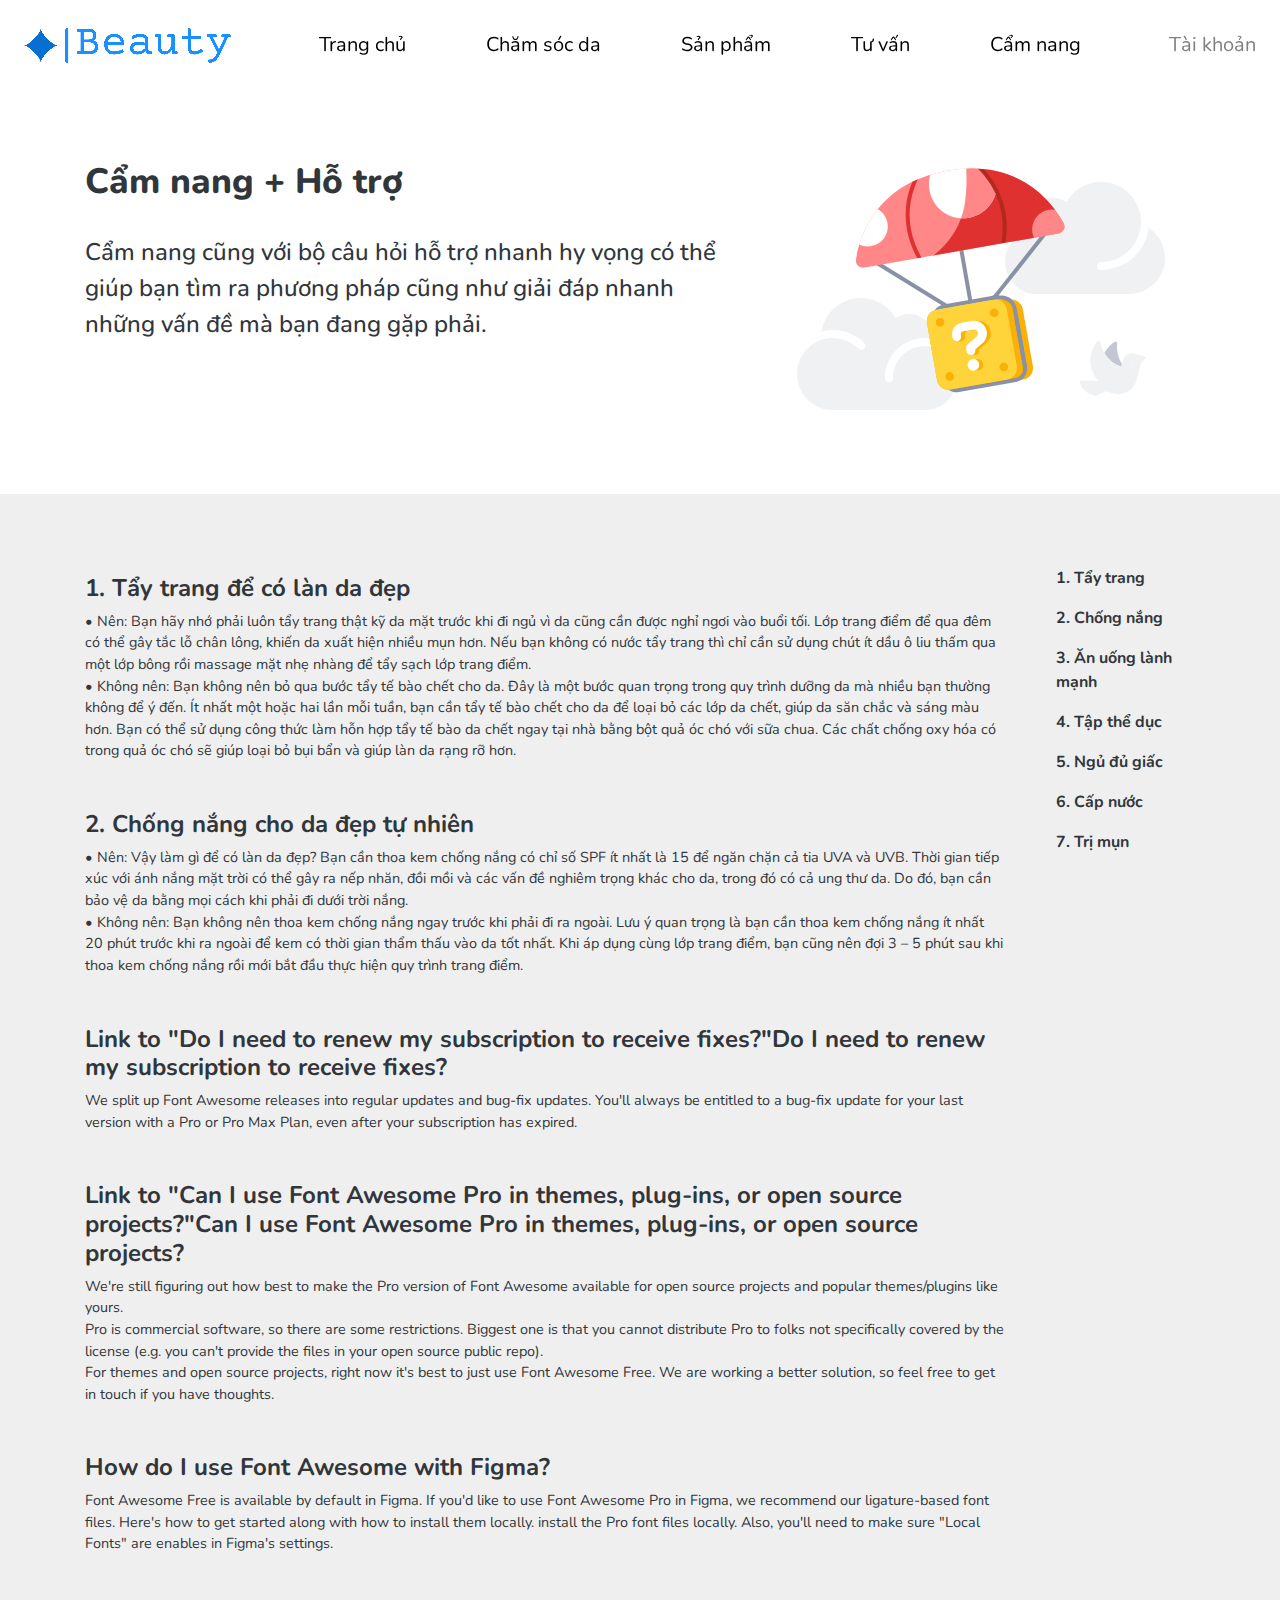
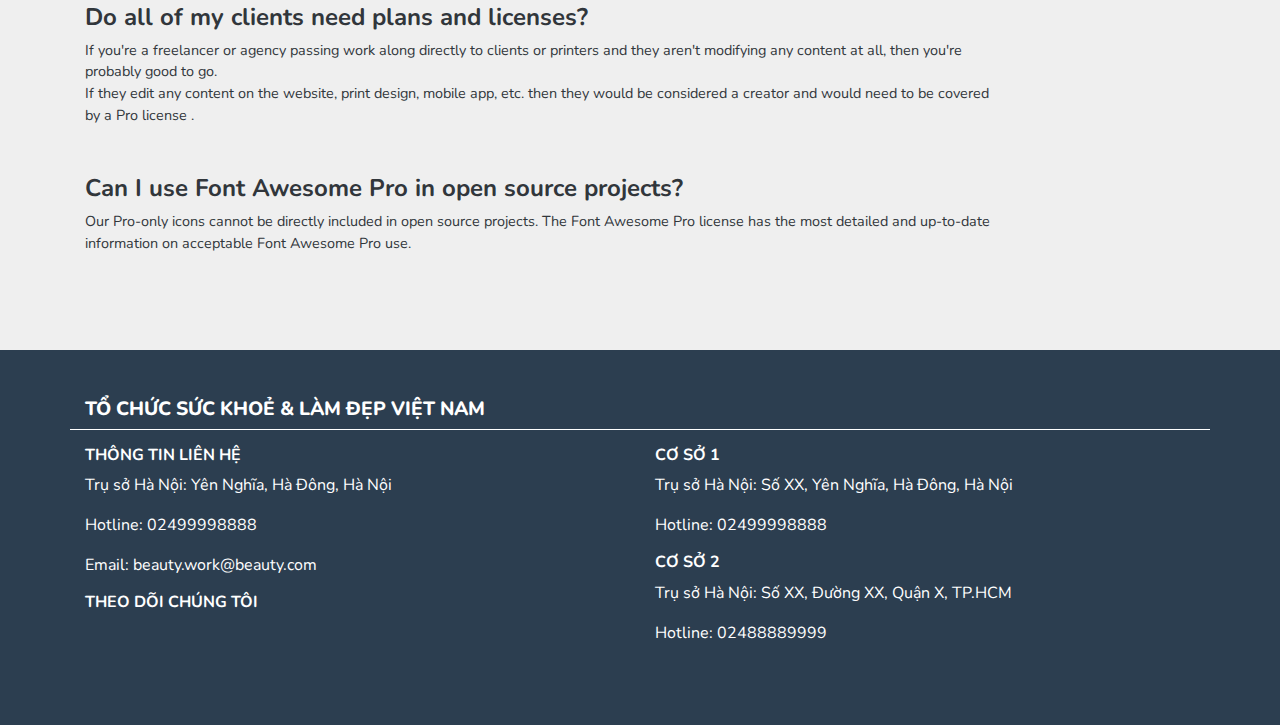
==== cam-nang/index.html @ 767da7a2 "update handbook" ====
<!DOCTYPE html>
<html lang="en">

<head>
    <meta charset="UTF-8">
    <meta name="viewport" content="width=device-width, initial-scale=1.0">
    <title>Beauty</title>

    <!-- Link bootstrap and js -->
    <link rel="stylesheet" href="/assets/css/reset.css">
    <link rel="stylesheet" href="/assets/bootstrap/bootstrap.min.css">
    <script src="/assets/bootstrap/jquery.slim.min.js"></script>
    <script src="/assets/bootstrap/bootstrap.bundle.min.js"></script>
    <script src="/assets/js/script.js"></script>

    <!-- Link file css -->
    <link rel="stylesheet" href="/assets/css/reset.css">
    <link rel="stylesheet" href="/assets/css/base.css">
    <link rel="stylesheet" href="/assets/css/cam-nang.css">

    <!-- Link Font -->
    <link rel="preconnect" href="https://fonts.googleapis.com">
    <link rel="preconnect" href="https://fonts.gstatic.com" crossorigin>
    <link href="https://fonts.googleapis.com/css2?family=Raleway:ital,wght@0,100..900;1,100..900&display=swap"
        rel="stylesheet">
    <link href="https://fonts.googleapis.com/css2?family=Nunito:ital,wght@0,200..1000;1,200..1000&display=swap"
        rel="stylesheet">
    <link
        href="https://fonts.googleapis.com/css2?family=Nunito:ital,wght@0,200..1000;1,200..1000&family=Playwrite+DE+Grund:wght@100..400&display=swap"
        rel="stylesheet">

    <!-- Other component -->
    <link rel="stylesheet" href="https://cdnjs.cloudflare.com/ajax/libs/font-awesome/6.6.0/css/all.min.css"
        integrity="sha512-Kc323vGBEqzTmouAECnVceyQqyqdsSiqLQISBL29aUW4U/M7pSPA/gEUZQqv1cwx4OnYxTxve5UMg5GT6L4JJg=="
        crossorigin="anonymous" referrerpolicy="no-referrer" />

</head>

<body>
    <header>
        <div class="inner-header">
            <div class="head-left">
                <a href="/"><img src="/assets/images/logo1.png"></a>
            </div>

            <div class="head-mid">
                <ul>
                    <a href="/">
                        <li>Trang chủ</li>
                    </a>
                    <a href="/cham-soc-da/">
                        <li>Chăm sóc da</li>
                    </a>
                    <a href="/san-pham/">
                        <li>Sản phẩm</li>
                    </a>
                    <a href="/tu-van/">
                        <li>Tư vấn</li>
                    </a>
                    <a href="/cam-nang/">
                        <li>Cẩm nang</li>
                    </a>
                </ul>
            </div>

            <div class="head-right">
                <a href="">
                    <p>Tài khoản</p>
                </a>
            </div>

            <div id="menu" class="menu">
                <i class="fa-solid fa-bars"></i>
            </div>

            <div id="hMenu" class="hMenu">
                <ul>
                    <a href="/">
                        <li>Trang chủ</li>
                    </a>
                    <a href="/cham-soc-da/">
                        <li>Chăm sóc da</li>
                    </a>
                    <a href="/san-pham/">
                        <li>Sản phẩm</li>
                    </a>
                    <a href="/tu-van/">
                        <li>Tư vấn</li>
                    </a>
                    <a href="/cam-nang/">
                        <li>Cẩm nang</li>
                    </a>
                    <a href="">
                        <li>Tài khoản</li>
                    </a>
                </ul>
            </div>
        </div>
        <script src="/assets/js/script.js">
        </script>
    </header>

    <main>
        <div class="section-one">
            <div class="container-md">
                <div class="inner-content">
                    <div class="row">
                        <div class="col-xl-7 col-lg 7 col-md-12 col-sm-12 col-12">
                            <h2>Cẩm nang + Hỗ trợ</h2>
                            <p>Cẩm nang cũng với bộ câu hỏi hỗ trợ nhanh hy vọng có thể giúp bạn tìm ra phương pháp cũng
                                như giải đáp nhanh những vấn đề mà bạn đang gặp phải.</p>
                        </div>
                        <div class="col-xl-5 col-lg 5 col-md-12 col-sm-12 col-12">
                            <img src="/assets/images/cam-nang.svg" alt="cam-nang">
                        </div>
                    </div>
                </div>
            </div>
        </div>

        <div class="section-two">
            <div class="container-md">
                <div class="inner-content">
                    <div class="row">
                        <div class="col-xl-10 col-lg-10 col-md-12 col-sm-12 col-12 order-lx-1 order-lg-1 order-md-2 order-sm-2 order-2">
                            <div class="main-questions">
                                <ul>
                                    <li id="one">
                                        <h2>1. Tẩy trang để có làn da đẹp</h2>
                                        <p>• Nên: Bạn hãy nhớ phải luôn tẩy trang thật kỹ da mặt trước khi đi ngủ vì da cũng cần được nghỉ ngơi vào buổi tối. Lớp trang điểm để qua đêm có thể gây tắc lỗ chân lông, khiến da xuất hiện nhiều mụn hơn. Nếu bạn không có nước tẩy trang thì chỉ cần sử dụng chút ít dầu ô liu thấm qua một lớp bông rồi massage mặt nhẹ nhàng để tẩy sạch lớp trang điểm.
                                            <br>
                                        • Không nên: Bạn không nên bỏ qua bước tẩy tế bào chết cho da. Đây là một bước quan trọng trong quy trình dưỡng da mà nhiều bạn thường không để ý đến. Ít nhất một hoặc hai lần mỗi tuần, bạn cần tẩy tế bào chết cho da để loại bỏ các lớp da chết, giúp da săn chắc và sáng màu hơn. Bạn có thể sử dụng công thức làm hỗn hợp tẩy tế bào da chết ngay tại nhà bằng bột quả óc chó với sữa chua. Các chất chống oxy hóa có trong quả óc chó sẽ giúp loại bỏ bụi bẩn và giúp làn da rạng rỡ hơn.</p>
                                    </li>
                                    <li id="two">
                                        <h2>2. Chống nắng cho da đẹp tự nhiên</h2>
                                        <p>
                                            • Nên: Vậy làm gì để có làn da đẹp? Bạn cần thoa kem chống nắng có chỉ số SPF ít nhất là 15 để ngăn chặn cả tia UVA và UVB. Thời gian tiếp xúc với ánh nắng mặt trời có thể gây ra nếp nhăn, đồi mồi và các vấn đề nghiêm trọng khác cho da, trong đó có cả ung thư da. Do đó, bạn cần bảo vệ da bằng mọi cách khi phải đi dưới trời nắng.
                                            <br>
                                            • Không nên: Bạn không nên thoa kem chống nắng ngay trước khi phải đi ra ngoài. Lưu ý quan trọng là bạn cần thoa kem chống nắng ít nhất 20 phút trước khi ra ngoài để kem có thời gian thẩm thấu vào da tốt nhất. Khi áp dụng cùng lớp trang điểm, bạn cũng nên đợi 3 – 5 phút sau khi thoa kem chống nắng rồi mới bắt đầu thực hiện quy trình trang điểm.
                                        </p>
                                    </li>
                                    <li id="three">
                                        <h2>Link to "Do I need to renew my subscription to receive fixes?"Do I need to
                                            renew
                                            my subscription to receive fixes?</h2>
                                        <p>We split up Font Awesome releases into regular updates and bug-fix updates.
                                            You'll always be entitled to a bug-fix update for your last version with a
                                            Pro
                                            or Pro Max Plan, even after your subscription has expired.</p>
                                    </li>
                                    <li id="four">
                                        <h2> Link to "Can I use Font Awesome Pro in themes, plug-ins, or open source
                                            projects?"Can I use Font Awesome Pro in themes, plug-ins, or open source
                                            projects?</h2>
                                        <p>We're still figuring out how best to make the Pro version of Font Awesome
                                            available for open source projects and popular themes/plugins like yours.
                                            <br>
                                            Pro is commercial software, so there are some restrictions. Biggest one is
                                            that
                                            you cannot distribute Pro to folks not specifically covered by the license
                                            (e.g.
                                            you can't provide the files in your open source public repo).
                                            <br>
                                            For themes and open source projects, right now it's best to just use Font
                                            Awesome Free. We are working a better solution, so feel free to get in touch
                                            if
                                            you have thoughts.</p>
                                    </li>
                                    <li id="five">
                                        <h2>How do I use Font Awesome with Figma?</h2>
                                        <p>Font Awesome Free is available by default in Figma. If you'd like to use Font
                                            Awesome Pro in Figma, we recommend our ligature-based font files. Here's how
                                            to
                                            get started along with how to install them locally. install the Pro font
                                            files
                                            locally. Also, you'll need to make sure "Local Fonts" are enables in Figma's
                                            settings.</p>
                                    </li>
                                    <li id="six">
                                        <h2>Do all of my clients need plans and licenses?</h2>
                                        <p>If you're a freelancer or agency passing work along directly to clients or
                                            printers and they aren't modifying any content at all, then you're probably
                                            good
                                            to go.
                                            <br>
                                            If they edit any content on the website, print design, mobile app, etc. then
                                            they would be considered a creator and would need to be covered by a Pro
                                            license
                                            .</p>
                                    </li>
                                    <li id="seven">
                                        <h2>Can I use Font Awesome Pro in open source projects?</h2>
                                        <p>Our Pro-only icons cannot be directly included in open source projects. The
                                            Font Awesome Pro license has the most detailed and up-to-date information on
                                            acceptable Font Awesome Pro use.</p>
                                    </li>
                                </ul>
                            </div>
                        </div>

                        <div class="col-xl-2 col-lg-2 col-md-12 col-sm-12 col-12 order-lx-2 order-lg-2 order-md-1 order-sm-1 order-1">
                            <div class="list-questions">
                                <ul>
                                    <a href="#one"><li><i class="fa-solid fa-caret-right"></i>1. Tẩy trang</li></a>
                                    <a href="#two"><li><i class="fa-solid fa-caret-right"></i>2. Chống nắng</li></a>
                                    <a href="#three"><li><i class="fa-solid fa-caret-right"></i>3. Ăn uống lành mạnh</li></a>
                                    <a href="#four"><li><i class="fa-solid fa-caret-right"></i>4. Tập thể dục</li></a>
                                    <a href="#five"><li><i class="fa-solid fa-caret-right"></i>5. Ngủ đủ giấc</li></a>
                                    <a href="#six"><li><i class="fa-solid fa-caret-right"></i>6. Cấp nước</li></a>
                                    <a href="#seven"><li><i class="fa-solid fa-caret-right"></i>7. Trị mụn</li></a>
                                </ul>
                            </div>
                        </div>
                    </div>
                </div>
            </div>
        </div>
    </main>

    <footer>
        <div class="inner-content">
            <div class="container-md">
                <h3>TỔ CHỨC SỨC KHOẺ & LÀM ĐẸP VIỆT NAM</h3>
                <div class="row">
                    <div class="col-xl-6 col-lg-6 col-md-6 col-sm-6">
                        <h4>THÔNG TIN LIÊN HỆ</h4>
                        <p> <i class="fa-solid fa-location-dot"></i> Trụ sở Hà Nội: Yên Nghĩa, Hà Đông, Hà Nội</p>
                        <p><i class="fa-solid fa-phone"></i> Hotline: 02499998888</p>
                        <p><i class="fa-solid fa-envelope"></i> Email: beauty.work@beauty.com</p>
                        <h4>THEO DÕI CHÚNG TÔI</h4>
                        <div class="contact">
                            <a href=""><i class="fa-brands fa-facebook"></i></a>
                            <a href=""><i class="fa-brands fa-instagram"></i></a>
                        </div>
                    </div>
                    <div class="col-xl-6 col-lg-6 col-md-6 col-sm-6">
                        <h4>CƠ SỞ 1</h4>
                        <p><i class="fa-solid fa-location-dot"></i> Trụ sở Hà Nội: Số XX, Yên Nghĩa, Hà Đông, Hà Nội</p>
                        <p><i class="fa-solid fa-phone"></i> Hotline: 02499998888</p>
                        <h4>CƠ SỞ 2</h4>
                        <p><i class="fa-solid fa-location-dot"></i> Trụ sở Hà Nội: Số XX, Đường XX, Quận X, TP.HCM</p>
                        <p><i class="fa-solid fa-phone"></i> Hotline: 02488889999</p>
                    </div>
                </div>
            </div>
        </div>
    </footer>
</body>

</html>
---- assets/css/base.css ----
* {
    /* font-family: "Playwrite DE Grund", cursive; */
    font-family: "Nunito", sans-serif;
    font-optical-sizing: auto;
    box-sizing: border-box;
}

a {
    text-decoration: none !important;
    color: inherit !important;
}

ul li {
    list-style-type: none;
}

:root {
    --color-main: #FFE4E3;
    --color-primary: #EFEFEF;
    --color-text: #808080;
    --color-text-prim: lightcoral;
    --color-white: #FEFEFE;
    --color-dark: #31363B;
    --color-br-dark: #2C3E50;
}
---- assets/css/cam-nang.css ----
/* Header */
header {
    background-color: transparent;
    position: fixed;
    top: 0;
    width: 100%;
    margin: 0;
    z-index: 1000;
    transition: background-color 0.6s ease;
}

header.scrolled {
    background-color: #EFEFEF;
    box-shadow: 0 1px 3px 0 rgb(0 0 0 / 20%);
}

header .inner-header {
    display: flex;
    justify-content: space-around;
    flex-direction: row;
    margin: 0;
    padding: 0;
}

header .inner-header a {
    text-decoration: none;
}

header ul {
    margin: 0;
    padding: 0;
}

header .head-left img {
    padding: 27.5px 0px;
}

header .head-mid ul {
    display: flex;
    flex-direction: row;
}

header .head-mid ul li:hover {
    background-color: var(--color-main);
    transition: 0.5s;
}

header .head-mid ul li {
    padding: 30px 40px;
    font-size: 20px;
    color: black;
}

header .head-right {
    display: flex;
    align-items: center;
}

header .head-right p {
    margin: 0;
    font-size: 20px;
    color: var(--color-text);
    justify-content: center;
}

header .head-right p:hover {
    color: black;
    transition: 0.5s;
}

header .inner-header .hMenu {
    display: none;
    top: 100%;
    width: 100%;
    margin: auto;
    z-index: 1000;
    background-color: var(--color-primary);
    border: 2px solid var(--color-white-hover);
    border-radius: 8px;
    position: absolute;
    text-align: center;
}

header .inner-header .hMenu ul {
    padding: 0;
}

header .inner-header .hMenu ul li {
    padding: 1rem 0;
    border-top: 1px solid lightgray;
    margin: 0 40px;
}

header .inner-header .menu {
    font-weight: 700;
    font-size: 30px;
    display: none;
    margin-top: auto;
    margin-bottom: auto;
}
header .inner-header .menu i{
    padding: 0;
}
@media (max-width : 1199.98px) {

    header .inner-header .menu{
        display: block;
    }
    header .inner-header .head-mid {
        display: none;
    }

    header .inner-header .head-right {
        display: none;
    }

    header .head-left img{
        margin: auto;
        width: 80%;
        height: auto;
        padding: 1.5rem 0;
    }
}

@media (max-width: 767.98px){
    header .inner-header .menu{
        font-size: 1.5rem;
    }
    header .head-left img{
        width: 60%;
        padding: 1rem 0;
    }
}
/* End Header */

/* Section One */
.section-one .inner-content {
    padding: 10rem 0;
    padding-bottom: 4rem;
    color: var(--color-dark);
}

.section-one h2 {
    font-size: 2.2rem;
    font-weight: 800;
    margin-bottom: 2rem;
}

.section-one p {
    font-size: 1.5rem;
    font-weight: 500;
    margin-bottom: 1.75rem;
}

.section-one img {
    object-fit: contain;
    max-width: 80vw;
}

@media (max-width: 991.98px) {
    .section-one h2 {
        text-align: center;
        font-size: 2rem;
        font-weight: 700;
    }

    .section-one p {
        text-align: center;
        font-size: 1.4rem;
        font-weight: 400;
    }
}

@media(max-width: 767.98px){
    .section-one .inner-content{
        padding: 6rem 0;
        padding-bottom: 2rem;
    }
}
@media (max-width: 575.98px) {
    .section-one .inner-content {
        padding: 5rem 0;
        color: var(--color-dark);
    }
}
/* End Section One */

/* Section Two */
.section-two {
    background-color: var(--color-primary);
    color: var(--color-dark);
    padding: 4rem 0;
}

.section-two ul {
    margin: 0;
    padding: 0;
}
.section-two .main-questions{
    order: 0;
}
.section-two .main-questions ul li {
    padding: 1rem 0;
}

.section-two .main-questions ul li h2 {
    font-weight: 700;
    font-size: 1.5rem;
}

.section-two .main-questions ul li p {
    font-size: 0.9rem;
}
.section-two .list-questions{
    order: 1;
}
.section-two .list-questions ul li {
    font-weight: 700;
    padding: 0.5rem;
    display: flex;
    flex-direction: row;
    align-items: center;
}
.section-two .list-questions ul li:hover{
    color: var(--color-text);
}
.section-two .list-questions i {
    font-size: 1.2rem;
    align-items: center;
    margin-right: 0.8rem;
}
@media(max-width: 767.98px){
    .section-two{
        padding: 2rem 0;
    }
}
/* End Section Two */


/* Footer */
footer {
    padding: 3rem 0rem;
    background-color: #2C3E50;
}

footer h3 {
    font-size: 1.2rem;
    font-weight: 800;
    color: white;
}

footer .row {
    border-top: 1px solid white;
    padding: 1rem 0;
    color: white;
    font-size: 1rem;
}

footer .row h4 {
    font-size: 1rem;
    font-weight: 700;
}

footer .row .contact {
    display: flex;
    flex-direction: row;
}

footer .row .contact i {
    padding-right: 0.8rem;
    font-size: 1.5rem;
}
@media(max-width: 767.98px){
    footer{
        padding: 2.5rem;
    }
    footer h3{
        font-size: 1rem;
    }
    footer h4{
        font-size: 0.8rem;
    }
    footer p{
        font-size: 0.6rem;
    }
}
@media(max-width: 575.98px){
    footer .row .contact{
        margin-bottom: 1rem;
    }
    footer{
        padding: 1rem;
        padding-bottom: 0;
    }
}
/* End Footer */
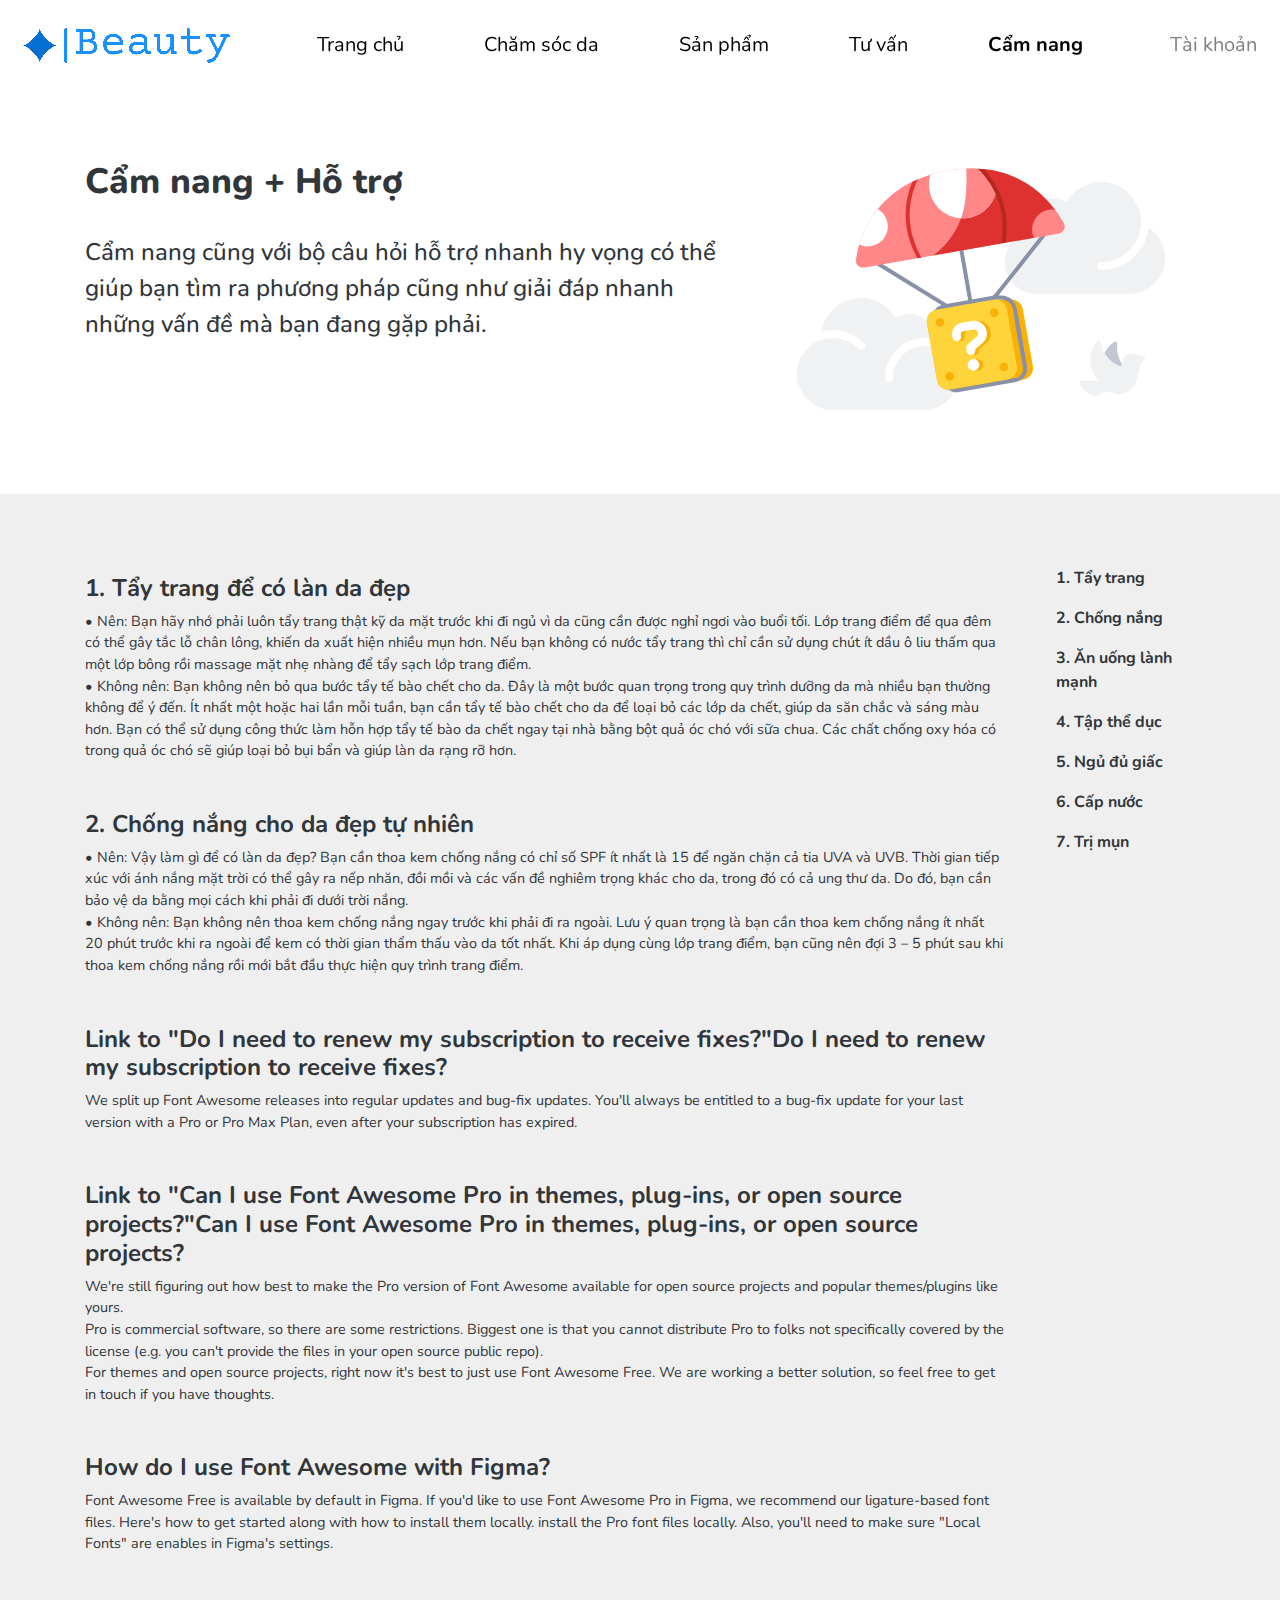
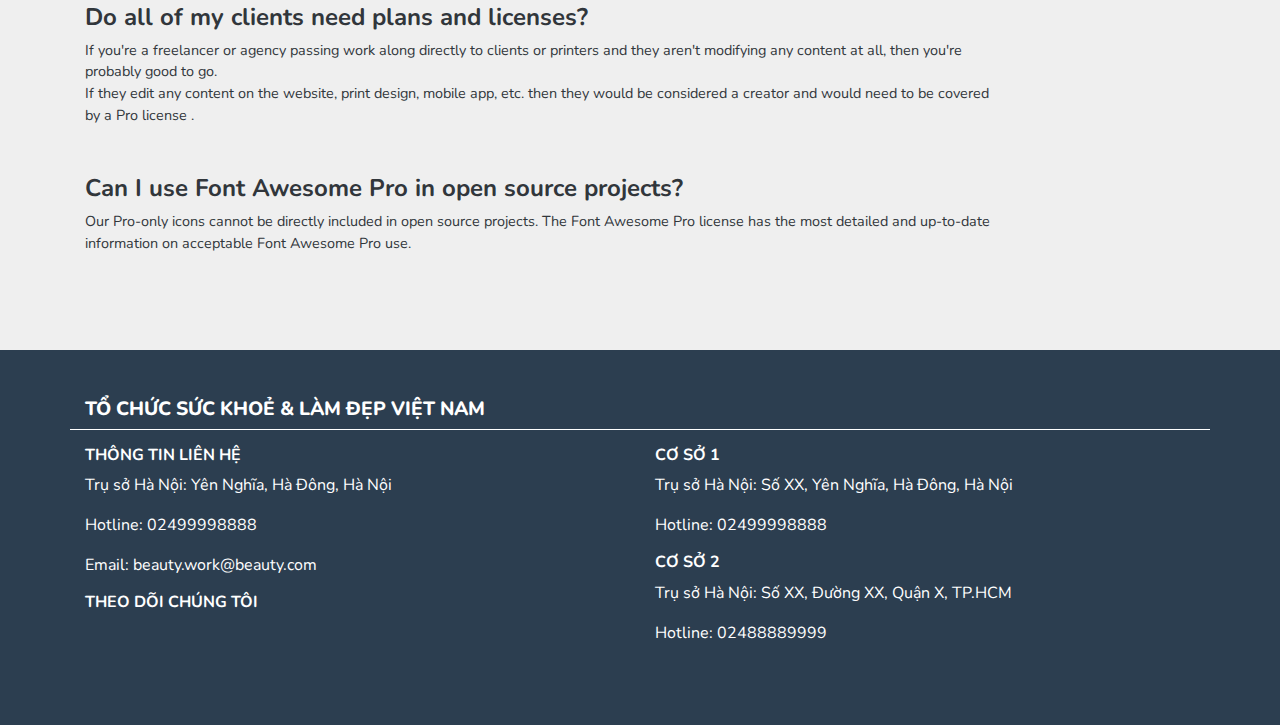
==== commit 9c7cc080: "fix-header" ====
--- a/cam-nang/index.html
+++ b/cam-nang/index.html
@@ -58,7 +58,7 @@
                         <li>Tư vấn</li>
                     </a>
                     <a href="/cam-nang/">
-                        <li>Cẩm nang</li>
+                        <li><strong>Cẩm nang</strong></li>
                     </a>
                 </ul>
             </div>
@@ -88,7 +88,7 @@
                         <li>Tư vấn</li>
                     </a>
                     <a href="/cam-nang/">
-                        <li>Cẩm nang</li>
+                        <li><strong>Cẩm nang</strong></li>
                     </a>
                     <a href="">
                         <li>Tài khoản</li>
--- a/assets/css/cam-nang.css
+++ b/assets/css/cam-nang.css
@@ -41,8 +41,8 @@
 }
 
 header .head-mid ul li:hover {
-    background-color: var(--color-main);
-    transition: 0.5s;
+    color: var(--color-text);
+    transition: 0.2s;
 }
 
 header .head-mid ul li {
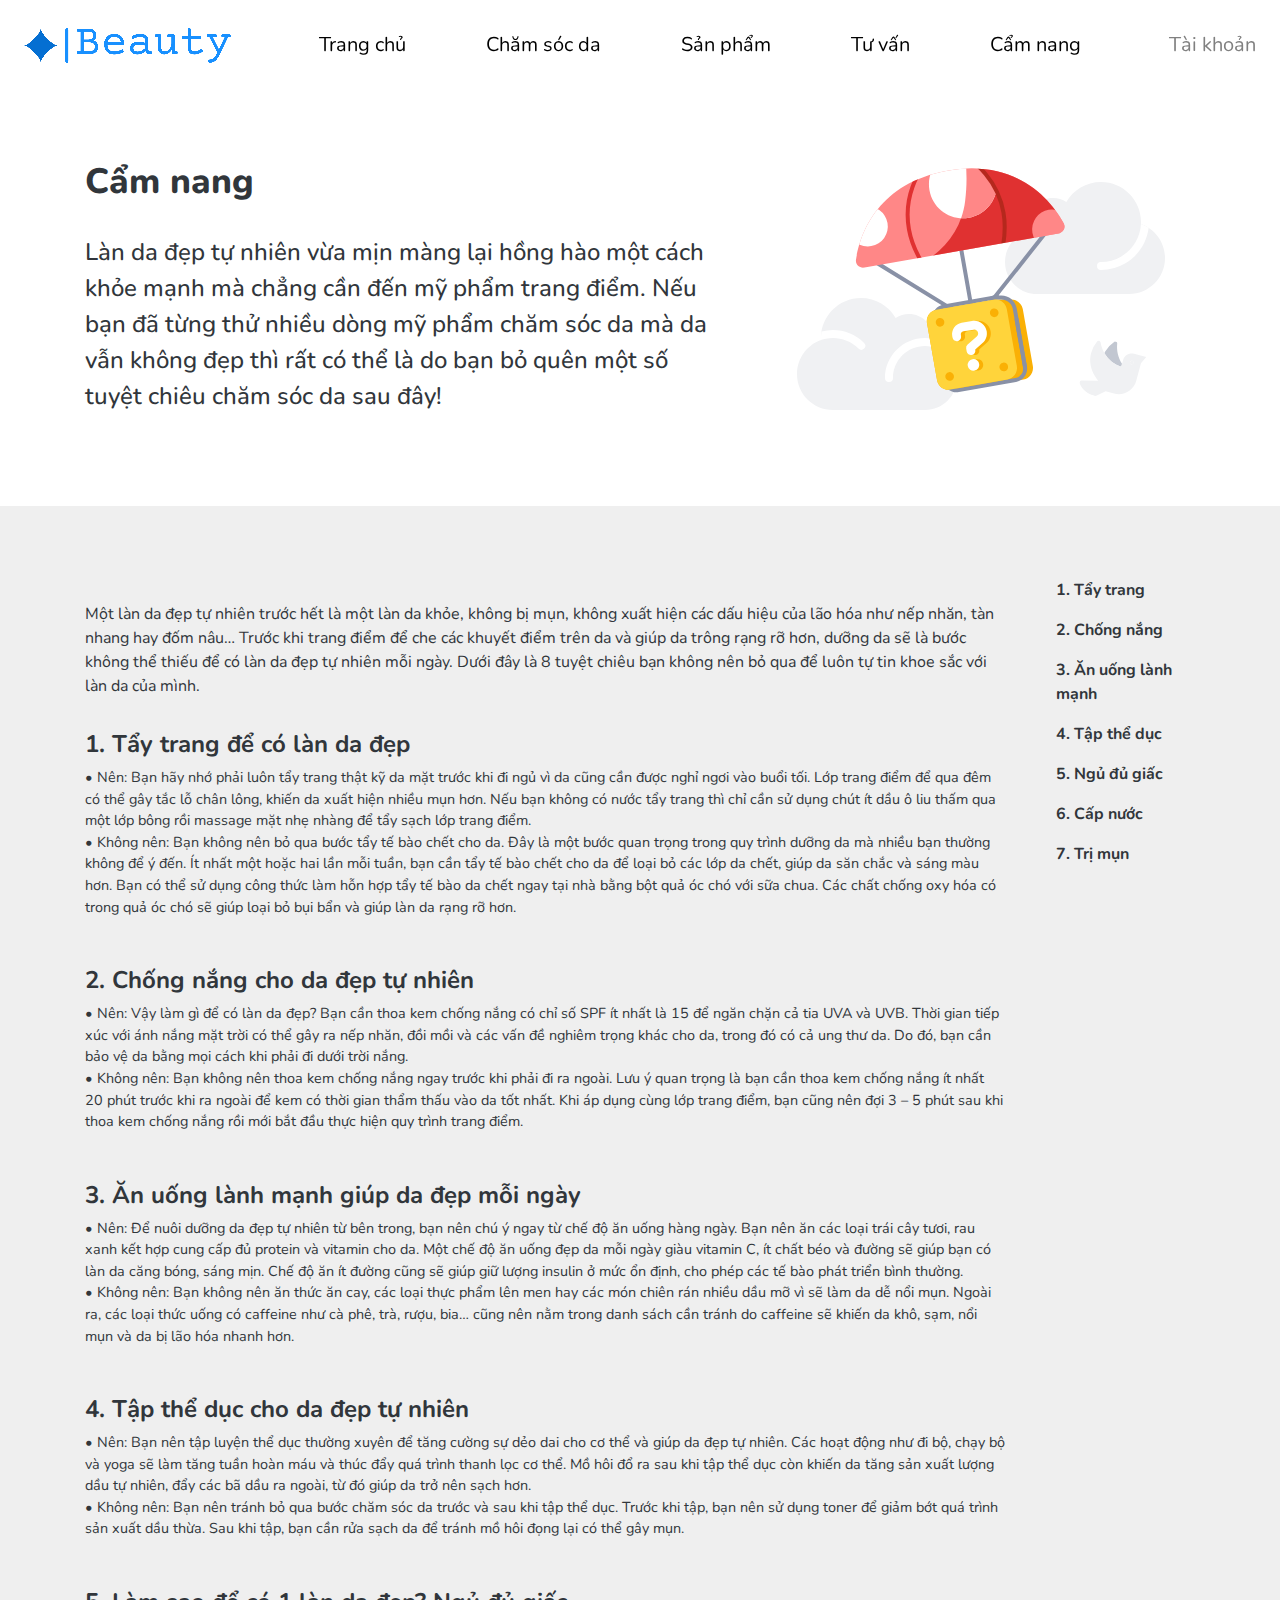
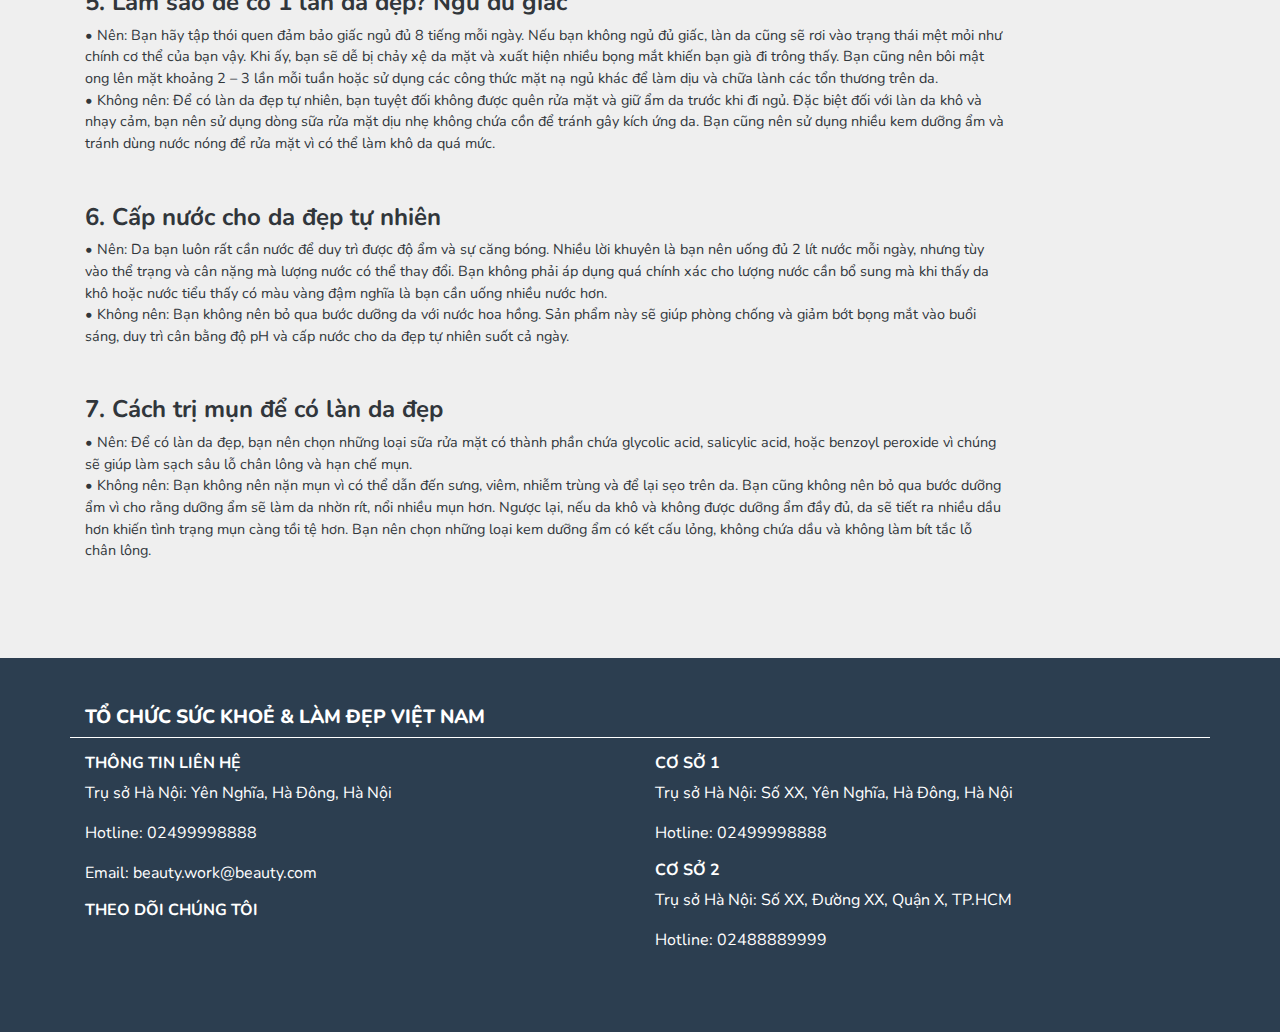
==== commit 6a715062: "camnang update" ====
--- a/cam-nang/index.html
+++ b/cam-nang/index.html
@@ -58,7 +58,7 @@
                         <li>Tư vấn</li>
                     </a>
                     <a href="/cam-nang/">
-                        <li><strong>Cẩm nang</strong></li>
+                        <li>Cẩm nang</li>
                     </a>
                 </ul>
             </div>
@@ -88,7 +88,7 @@
                         <li>Tư vấn</li>
                     </a>
                     <a href="/cam-nang/">
-                        <li><strong>Cẩm nang</strong></li>
+                        <li>Cẩm nang</li>
                     </a>
                     <a href="">
                         <li>Tài khoản</li>
@@ -106,9 +106,8 @@
                 <div class="inner-content">
                     <div class="row">
                         <div class="col-xl-7 col-lg 7 col-md-12 col-sm-12 col-12">
-                            <h2>Cẩm nang + Hỗ trợ</h2>
-                            <p>Cẩm nang cũng với bộ câu hỏi hỗ trợ nhanh hy vọng có thể giúp bạn tìm ra phương pháp cũng
-                                như giải đáp nhanh những vấn đề mà bạn đang gặp phải.</p>
+                            <h2>Cẩm nang</h2>
+                            <p>Làn da đẹp tự nhiên vừa mịn màng lại hồng hào một cách khỏe mạnh mà chẳng cần đến mỹ phẩm trang điểm. Nếu bạn đã từng thử nhiều dòng mỹ phẩm chăm sóc da mà da vẫn không đẹp thì rất có thể là do bạn bỏ quên một số tuyệt chiêu chăm sóc da sau đây!</p>
                         </div>
                         <div class="col-xl-5 col-lg 5 col-md-12 col-sm-12 col-12">
                             <img src="/assets/images/cam-nang.svg" alt="cam-nang">
@@ -125,6 +124,9 @@
                         <div class="col-xl-10 col-lg-10 col-md-12 col-sm-12 col-12 order-lx-1 order-lg-1 order-md-2 order-sm-2 order-2">
                             <div class="main-questions">
                                 <ul>
+                                    <li id=""></li>
+                                        <p>Một làn da đẹp tự nhiên trước hết là một làn da khỏe, không bị mụn, không xuất hiện các dấu hiệu của lão hóa như nếp nhăn, tàn nhang hay đốm nâu… Trước khi trang điểm để che các khuyết điểm trên da và giúp da trông rạng rỡ hơn, dưỡng da sẽ là bước không thể thiếu để có làn da đẹp tự nhiên mỗi ngày. Dưới đây là 8 tuyệt chiêu bạn không nên bỏ qua để luôn tự tin khoe sắc với làn da của mình. </p>
+                                    </li>
                                     <li id="one">
                                         <h2>1. Tẩy trang để có làn da đẹp</h2>
                                         <p>• Nên: Bạn hãy nhớ phải luôn tẩy trang thật kỹ da mặt trước khi đi ngủ vì da cũng cần được nghỉ ngơi vào buổi tối. Lớp trang điểm để qua đêm có thể gây tắc lỗ chân lông, khiến da xuất hiện nhiều mụn hơn. Nếu bạn không có nước tẩy trang thì chỉ cần sử dụng chút ít dầu ô liu thấm qua một lớp bông rồi massage mặt nhẹ nhàng để tẩy sạch lớp trang điểm.
@@ -140,59 +142,34 @@
                                         </p>
                                     </li>
                                     <li id="three">
-                                        <h2>Link to "Do I need to renew my subscription to receive fixes?"Do I need to
-                                            renew
-                                            my subscription to receive fixes?</h2>
-                                        <p>We split up Font Awesome releases into regular updates and bug-fix updates.
-                                            You'll always be entitled to a bug-fix update for your last version with a
-                                            Pro
-                                            or Pro Max Plan, even after your subscription has expired.</p>
+                                        <h2>3. Ăn uống lành mạnh giúp da đẹp mỗi ngày</h2>
+                                        <p>• Nên: Để nuôi dưỡng da đẹp tự nhiên từ bên trong, bạn nên chú ý ngay từ chế độ ăn uống hàng ngày. Bạn nên ăn các loại trái cây tươi, rau xanh kết hợp cung cấp đủ protein và vitamin cho da. Một chế độ ăn uống đẹp da mỗi ngày giàu vitamin C, ít chất béo và đường sẽ giúp bạn có làn da căng bóng, sáng mịn. Chế độ ăn ít đường cũng sẽ giúp giữ lượng insulin ở mức ổn định, cho phép các tế bào phát triển bình thường.
+                                            <br>
+                                        • Không nên: Bạn không nên ăn thức ăn cay, các loại thực phẩm lên men hay các món chiên rán nhiều dầu mỡ vì sẽ làm da dễ nổi mụn. Ngoài ra, các loại thức uống có caffeine như cà phê, trà, rượu, bia… cũng nên nằm trong danh sách cần tránh do caffeine sẽ khiến da khô, sạm, nổi mụn và da bị lão hóa nhanh hơn.</p>
                                     </li>
                                     <li id="four">
-                                        <h2> Link to "Can I use Font Awesome Pro in themes, plug-ins, or open source
-                                            projects?"Can I use Font Awesome Pro in themes, plug-ins, or open source
-                                            projects?</h2>
-                                        <p>We're still figuring out how best to make the Pro version of Font Awesome
-                                            available for open source projects and popular themes/plugins like yours.
-                                            <br>
-                                            Pro is commercial software, so there are some restrictions. Biggest one is
-                                            that
-                                            you cannot distribute Pro to folks not specifically covered by the license
-                                            (e.g.
-                                            you can't provide the files in your open source public repo).
-                                            <br>
-                                            For themes and open source projects, right now it's best to just use Font
-                                            Awesome Free. We are working a better solution, so feel free to get in touch
-                                            if
-                                            you have thoughts.</p>
+                                        <h2>4. Tập thể dục cho da đẹp tự nhiên</h2>
+                                        <p>• Nên: Bạn nên tập luyện thể dục thường xuyên để tăng cường sự dẻo dai cho cơ thể và giúp da đẹp tự nhiên. Các hoạt động như đi bộ, chạy bộ và yoga sẽ làm tăng tuần hoàn máu và thúc đẩy quá trình thanh lọc cơ thể. Mồ hôi đổ ra sau khi tập thể dục còn khiến da tăng sản xuất lượng dầu tự nhiên, đẩy các bã dầu ra ngoài, từ đó giúp da trở nên sạch hơn.
+                                            <br>
+                                        • Không nên: Bạn nên tránh bỏ qua bước chăm sóc da trước và sau khi tập thể dục. Trước khi tập, bạn nên sử dụng toner để giảm bớt quá trình sản xuất dầu thừa. Sau khi tập, bạn cần rửa sạch da để tránh mồ hôi đọng lại có thể gây mụn.</p>
                                     </li>
                                     <li id="five">
-                                        <h2>How do I use Font Awesome with Figma?</h2>
-                                        <p>Font Awesome Free is available by default in Figma. If you'd like to use Font
-                                            Awesome Pro in Figma, we recommend our ligature-based font files. Here's how
-                                            to
-                                            get started along with how to install them locally. install the Pro font
-                                            files
-                                            locally. Also, you'll need to make sure "Local Fonts" are enables in Figma's
-                                            settings.</p>
+                                        <h2>5. Làm sao để có 1 làn da đẹp? Ngủ đủ giấc</h2>
+                                        <p>• Nên: Bạn hãy tập thói quen đảm bảo giấc ngủ đủ 8 tiếng mỗi ngày. Nếu bạn không ngủ đủ giấc, làn da cũng sẽ rơi vào trạng thái mệt mỏi như chính cơ thể của bạn vậy. Khi ấy, bạn sẽ dễ bị chảy xệ da mặt và xuất hiện nhiều bọng mắt khiến bạn già đi trông thấy. Bạn cũng nên bôi mật ong lên mặt khoảng 2 – 3 lần mỗi tuần hoặc sử dụng các công thức mặt nạ ngủ khác để làm dịu và chữa lành các tổn thương trên da.
+                                            <br>
+                                        • Không nên: Để có làn da đẹp tự nhiên, bạn tuyệt đối không được quên rửa mặt và giữ ẩm da trước khi đi ngủ. Đặc biệt đối với làn da khô và nhạy cảm, bạn nên sử dụng dòng sữa rửa mặt dịu nhẹ không chứa cồn để tránh gây kích ứng da. Bạn cũng nên sử dụng nhiều kem dưỡng ẩm và tránh dùng nước nóng để rửa mặt vì có thể làm khô da quá mức.</p>
                                     </li>
                                     <li id="six">
-                                        <h2>Do all of my clients need plans and licenses?</h2>
-                                        <p>If you're a freelancer or agency passing work along directly to clients or
-                                            printers and they aren't modifying any content at all, then you're probably
-                                            good
-                                            to go.
-                                            <br>
-                                            If they edit any content on the website, print design, mobile app, etc. then
-                                            they would be considered a creator and would need to be covered by a Pro
-                                            license
-                                            .</p>
+                                        <h2>6. Cấp nước cho da đẹp tự nhiên</h2>
+                                        <p>• Nên: Da bạn luôn rất cần nước để duy trì được độ ẩm và sự căng bóng. Nhiều lời khuyên là bạn nên uống đủ 2 lít nước mỗi ngày, nhưng tùy vào thể trạng và cân nặng mà lượng nước có thể thay đổi. Bạn không phải áp dụng quá chính xác cho lượng nước cần bổ sung mà khi thấy da khô hoặc nước tiểu thấy có màu vàng đậm nghĩa là bạn cần uống nhiều nước hơn.
+                                            <br>
+                                        • Không nên: Bạn không nên bỏ qua bước dưỡng da với nước hoa hồng. Sản phẩm này sẽ giúp phòng chống và giảm bớt bọng mắt vào buổi sáng, duy trì cân bằng độ pH và cấp nước cho da đẹp tự nhiên suốt cả ngày.</p>
                                     </li>
                                     <li id="seven">
-                                        <h2>Can I use Font Awesome Pro in open source projects?</h2>
-                                        <p>Our Pro-only icons cannot be directly included in open source projects. The
-                                            Font Awesome Pro license has the most detailed and up-to-date information on
-                                            acceptable Font Awesome Pro use.</p>
+                                        <h2>7. Cách trị mụn để có làn da đẹp </h2>
+                                        <p>• Nên: Để có làn da đẹp, bạn nên chọn những loại sữa rửa mặt có thành phần chứa glycolic acid, salicylic acid, hoặc benzoyl peroxide vì chúng sẽ giúp làm sạch sâu lỗ chân lông và hạn chế mụn.  
+                                            <br>
+                                        • Không nên: Bạn không nên nặn mụn vì có thể dẫn đến sưng, viêm, nhiễm trùng và để lại sẹo trên da. Bạn cũng không nên bỏ qua bước dưỡng ẩm vì cho rằng dưỡng ẩm sẽ làm da nhờn rít, nổi nhiều mụn hơn. Ngược lại, nếu da khô và không được dưỡng ẩm đầy đủ, da sẽ tiết ra nhiều dầu hơn khiến tình trạng mụn càng tồi tệ hơn. Bạn nên chọn những loại kem dưỡng ẩm có kết cấu lỏng, không chứa dầu và không làm bít tắc lỗ chân lông.  </p>
                                     </li>
                                 </ul>
                             </div>
--- a/assets/css/cam-nang.css
+++ b/assets/css/cam-nang.css
@@ -41,8 +41,8 @@
 }
 
 header .head-mid ul li:hover {
-    color: var(--color-text);
-    transition: 0.2s;
+    background-color: var(--color-main);
+    transition: 0.5s;
 }
 
 header .head-mid ul li {
@@ -220,6 +220,7 @@
     display: flex;
     flex-direction: row;
     align-items: center;
+    
 }
 .section-two .list-questions ul li:hover{
     color: var(--color-text);
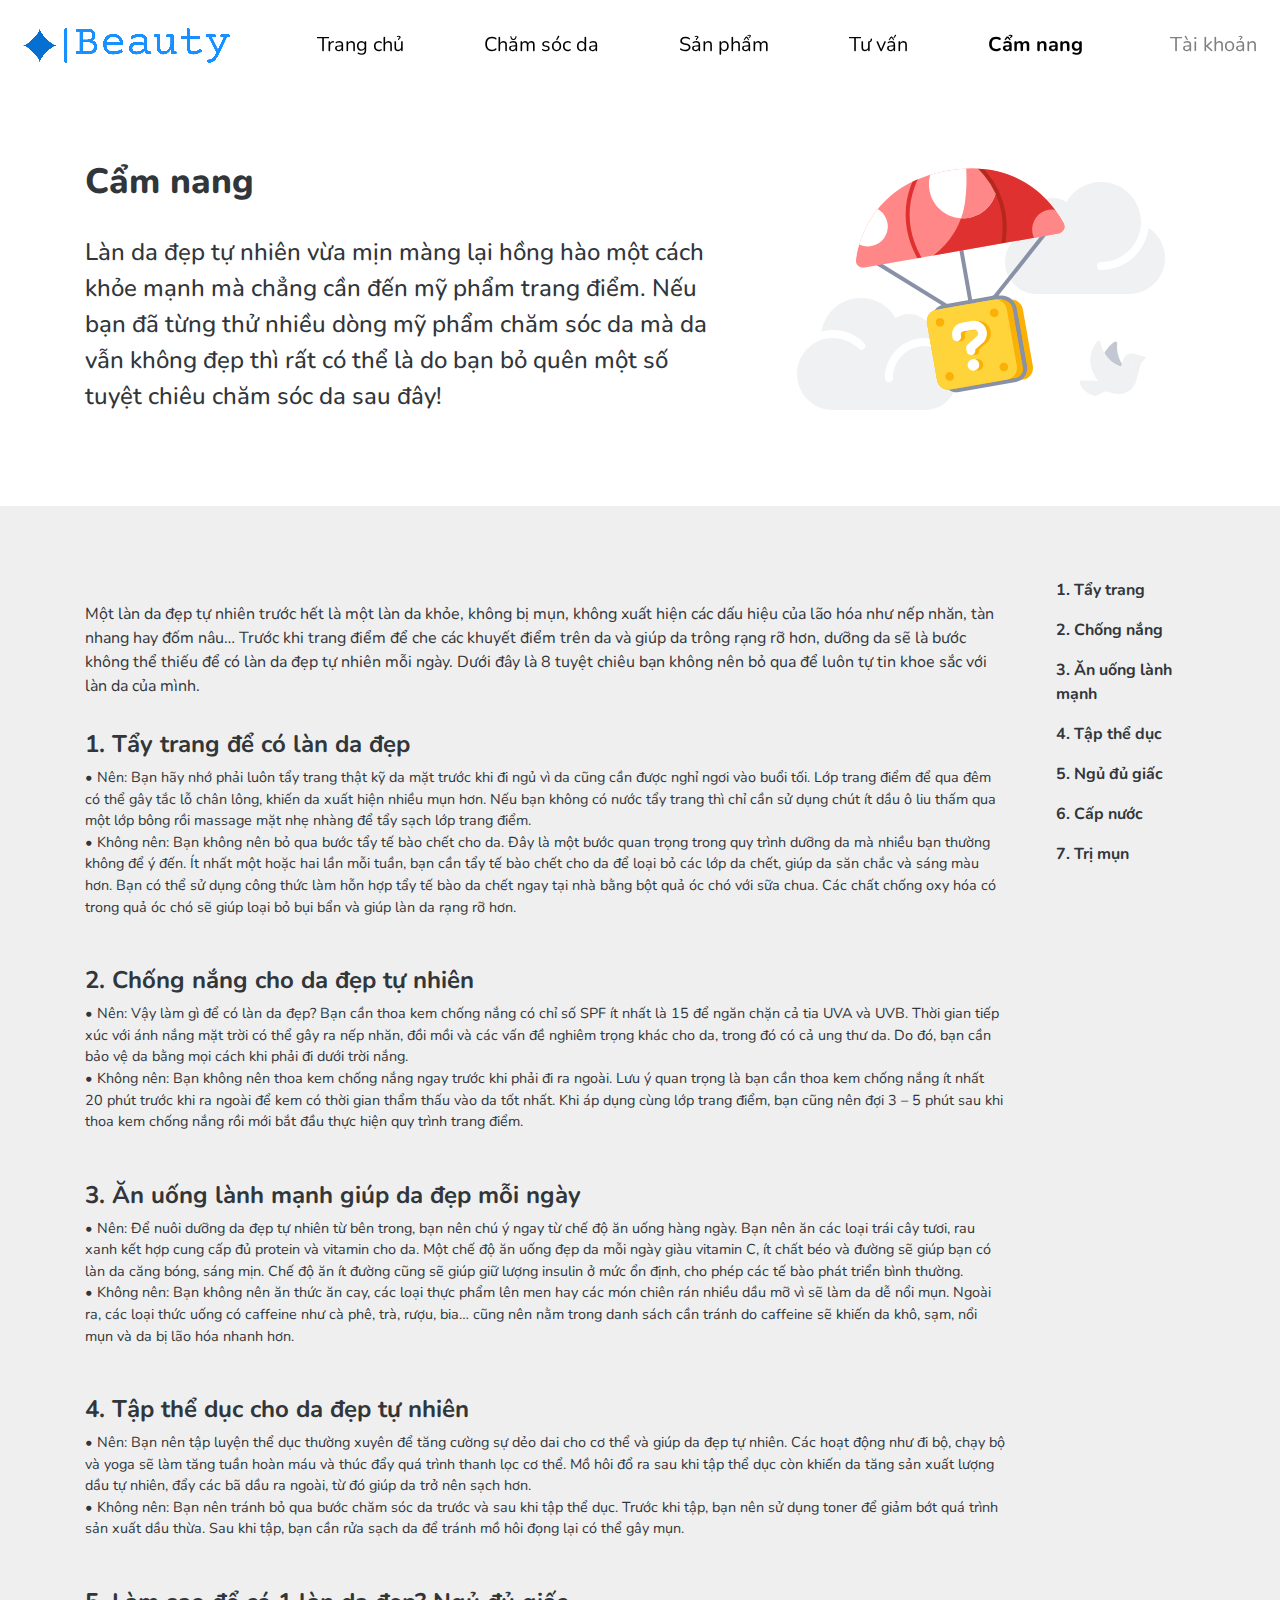
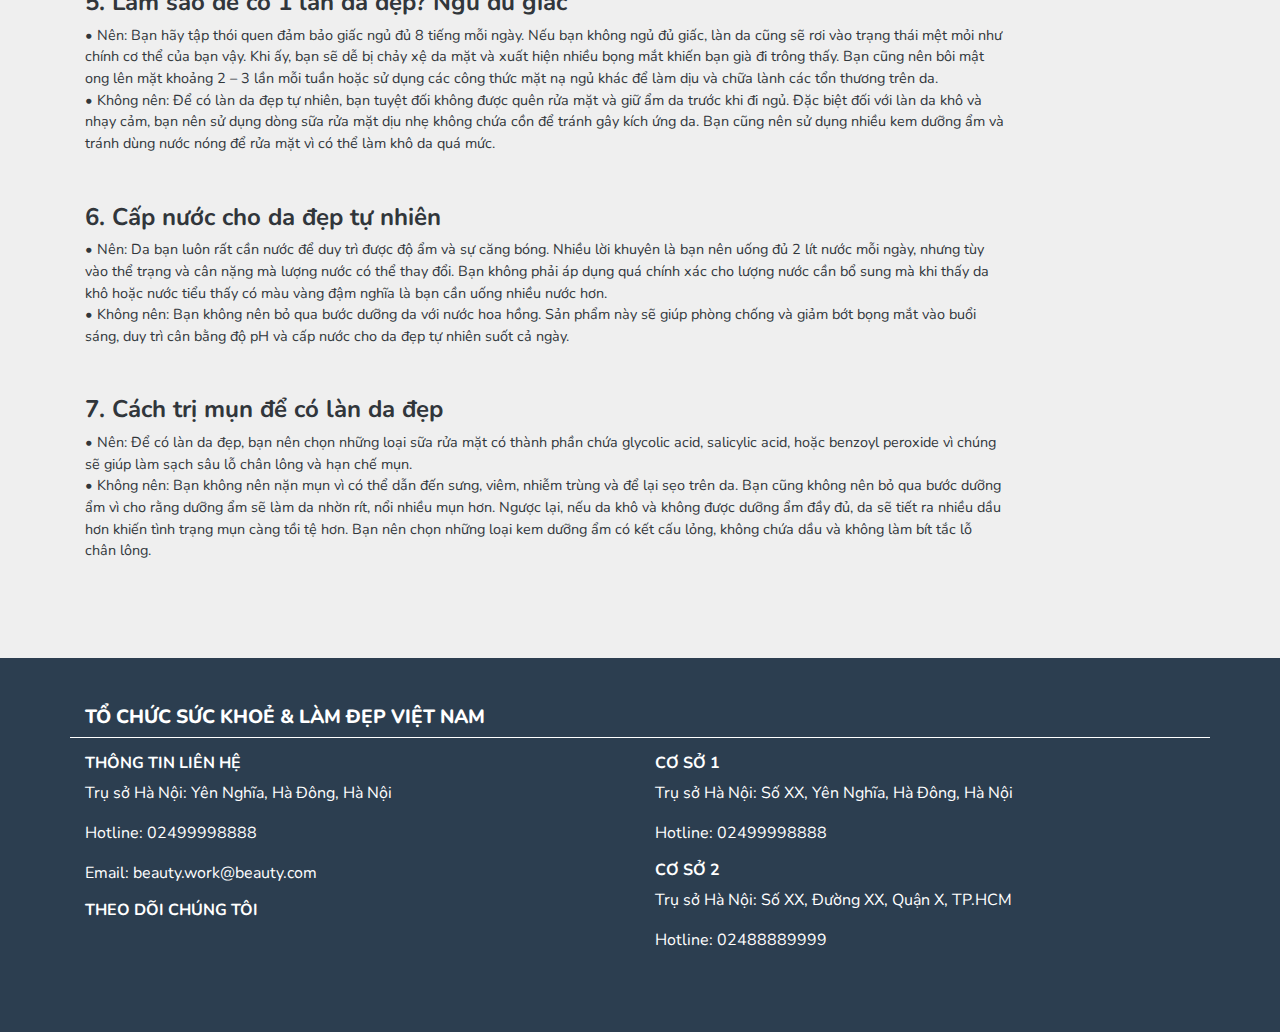
==== commit c0e0512f: "Merge branch 'main' of https://github.com/ngnhonk/BeautyMatch" ====
--- a/cam-nang/index.html
+++ b/cam-nang/index.html
@@ -58,7 +58,7 @@
                         <li>Tư vấn</li>
                     </a>
                     <a href="/cam-nang/">
-                        <li>Cẩm nang</li>
+                        <li><strong>Cẩm nang</strong></li>
                     </a>
                 </ul>
             </div>
@@ -88,7 +88,7 @@
                         <li>Tư vấn</li>
                     </a>
                     <a href="/cam-nang/">
-                        <li>Cẩm nang</li>
+                        <li><strong>Cẩm nang</strong></li>
                     </a>
                     <a href="">
                         <li>Tài khoản</li>
--- a/assets/css/cam-nang.css
+++ b/assets/css/cam-nang.css
@@ -41,8 +41,8 @@
 }
 
 header .head-mid ul li:hover {
-    background-color: var(--color-main);
-    transition: 0.5s;
+    color: var(--color-text);
+    transition: 0.2s;
 }
 
 header .head-mid ul li {
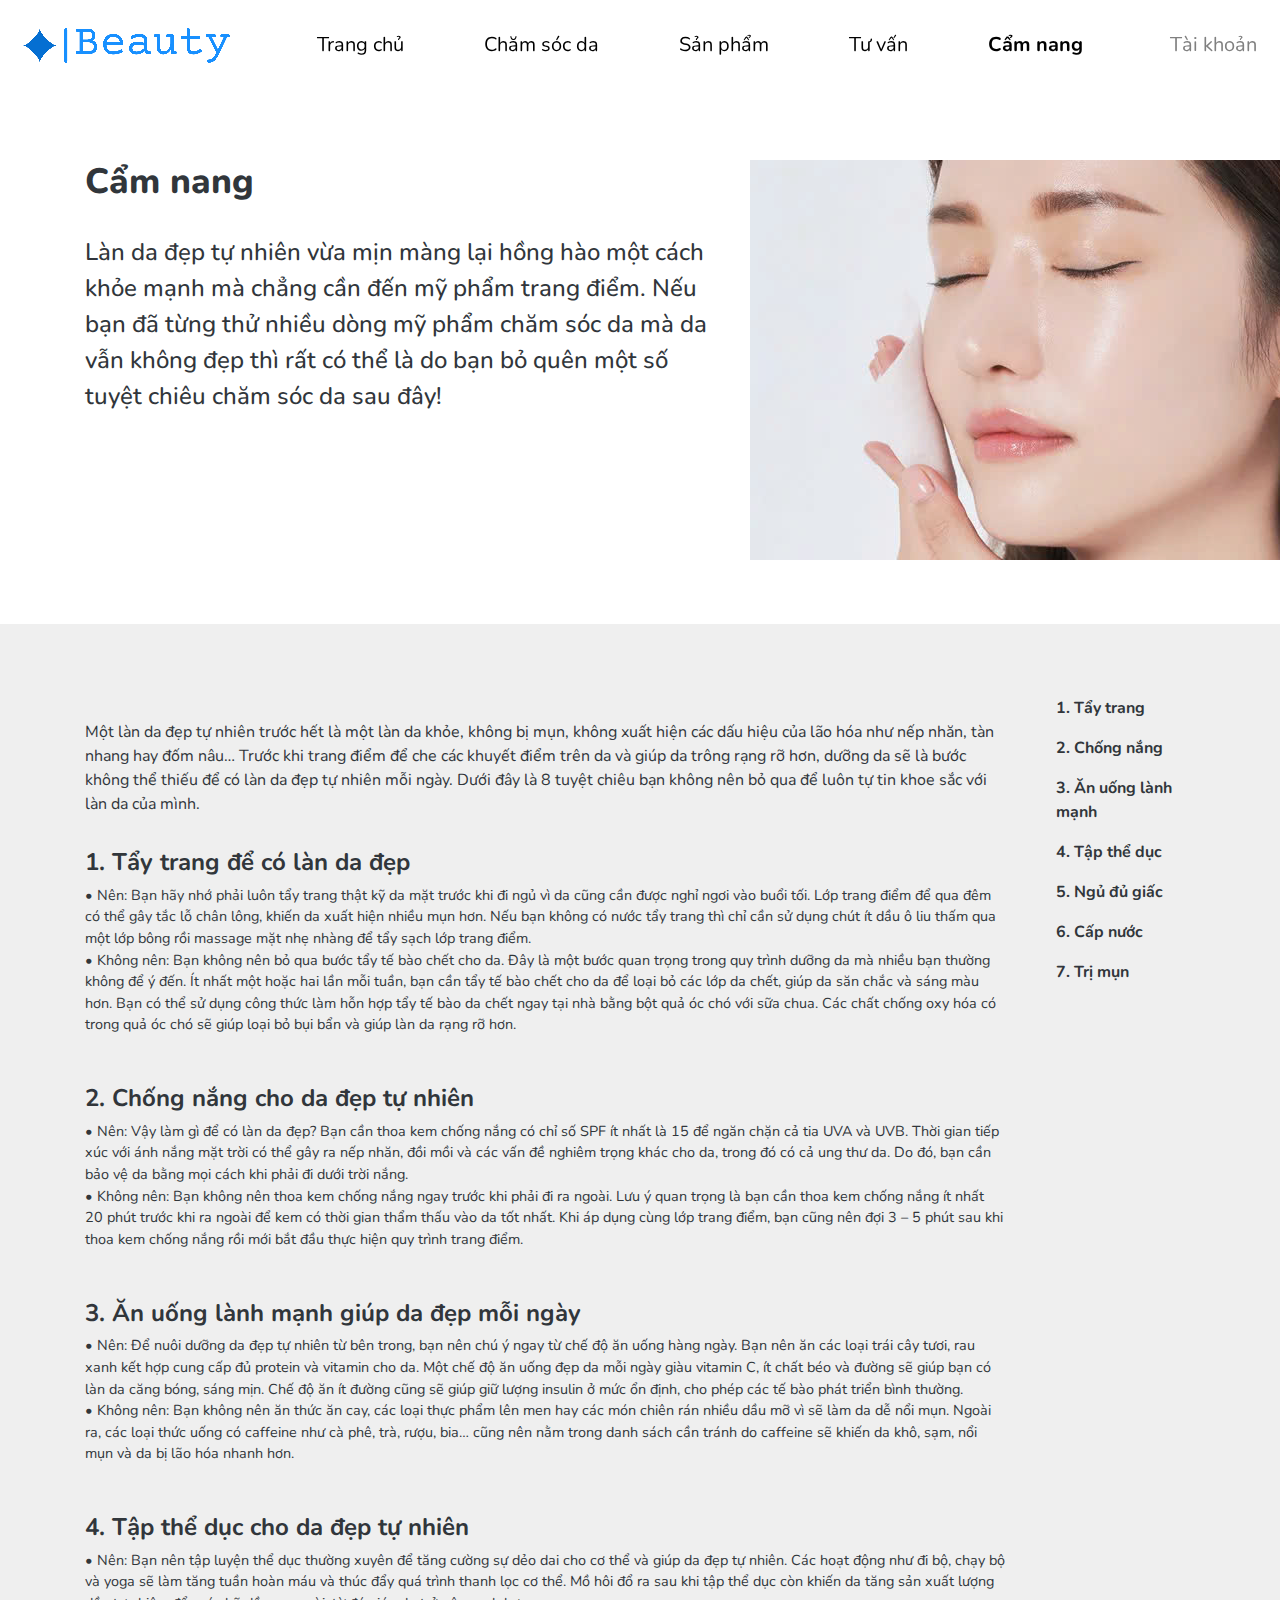
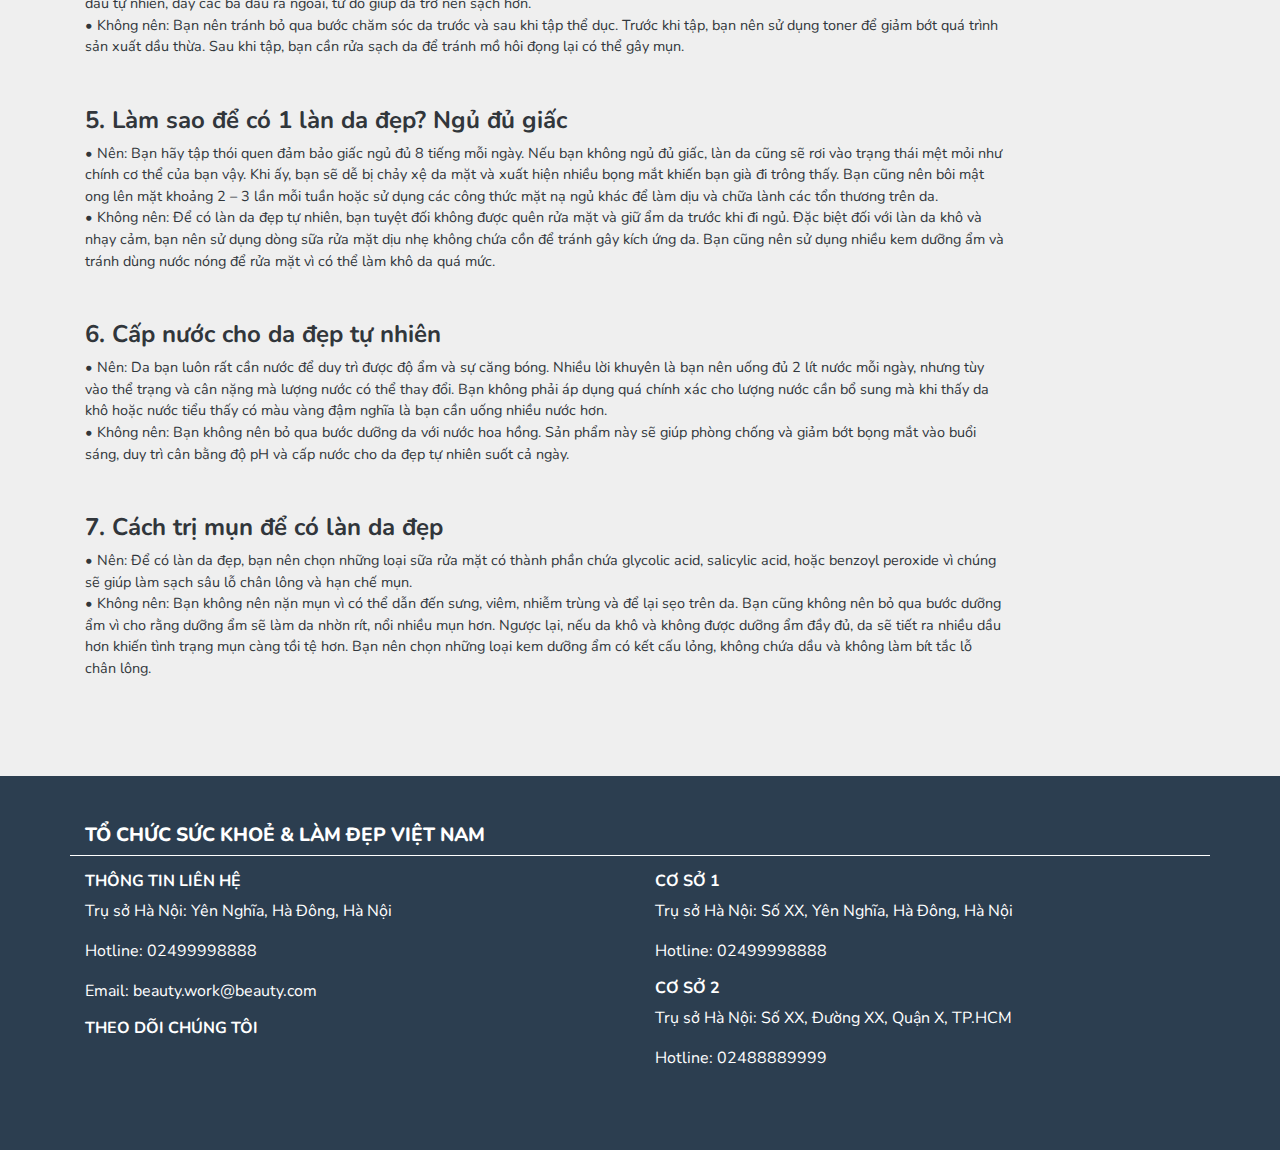
==== commit da77724e: "upd" ====
--- a/cam-nang/index.html
+++ b/cam-nang/index.html
@@ -110,7 +110,7 @@
                             <p>Làn da đẹp tự nhiên vừa mịn màng lại hồng hào một cách khỏe mạnh mà chẳng cần đến mỹ phẩm trang điểm. Nếu bạn đã từng thử nhiều dòng mỹ phẩm chăm sóc da mà da vẫn không đẹp thì rất có thể là do bạn bỏ quên một số tuyệt chiêu chăm sóc da sau đây!</p>
                         </div>
                         <div class="col-xl-5 col-lg 5 col-md-12 col-sm-12 col-12">
-                            <img src="/assets/images/cam-nang.svg" alt="cam-nang">
+                            <img src="/assets/images/camn1.jpg" alt="cam-nang">
                         </div>
                     </div>
                 </div>
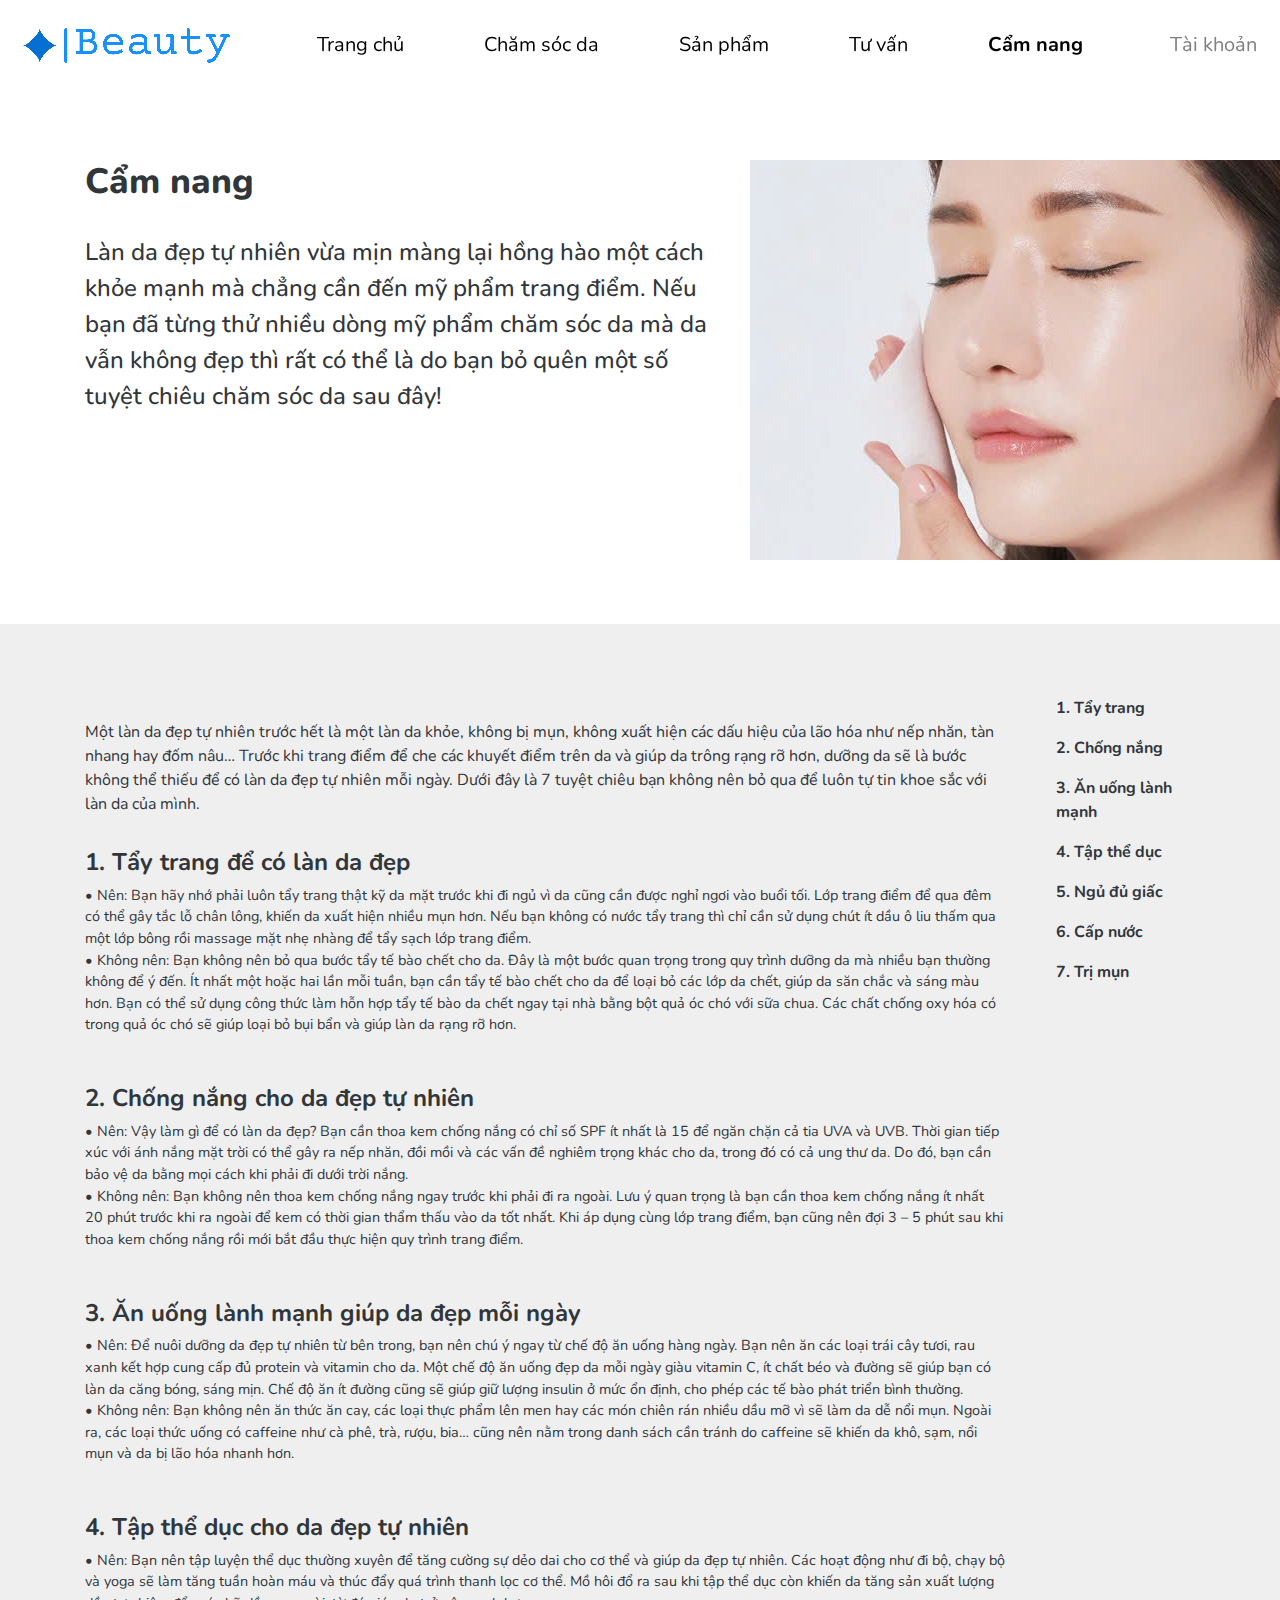
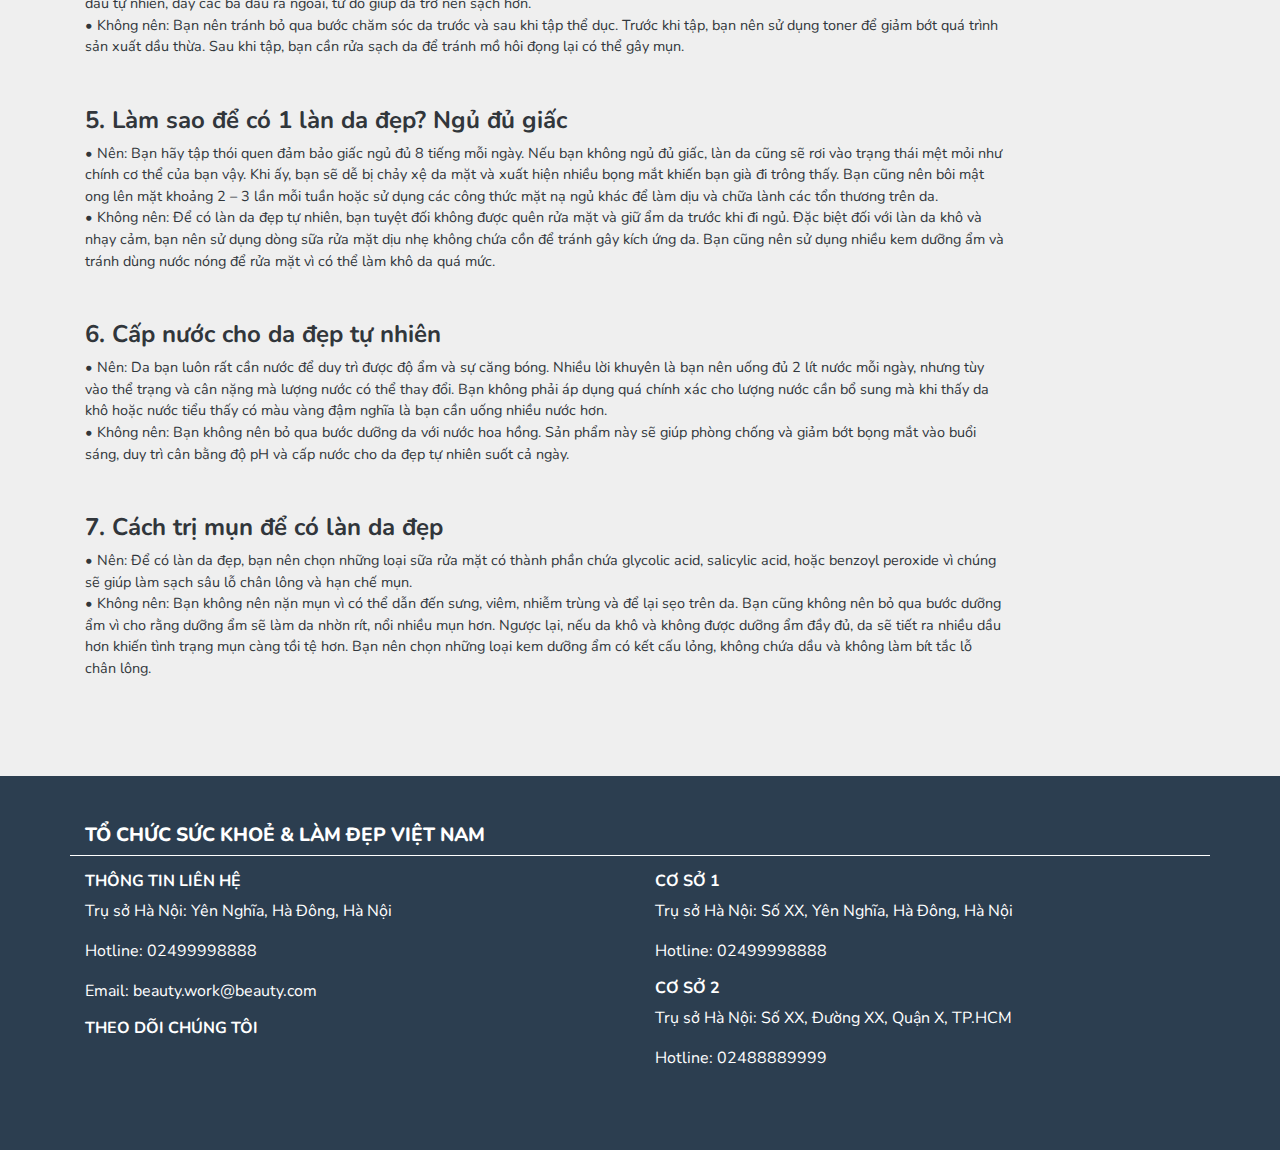
==== commit c220405d: "8->7" ====
--- a/cam-nang/index.html
+++ b/cam-nang/index.html
@@ -64,7 +64,7 @@
             </div>
 
             <div class="head-right">
-                <a href="">
+                <a href="/tai-khoan/">
                     <p>Tài khoản</p>
                 </a>
             </div>
@@ -125,7 +125,7 @@
                             <div class="main-questions">
                                 <ul>
                                     <li id=""></li>
-                                        <p>Một làn da đẹp tự nhiên trước hết là một làn da khỏe, không bị mụn, không xuất hiện các dấu hiệu của lão hóa như nếp nhăn, tàn nhang hay đốm nâu… Trước khi trang điểm để che các khuyết điểm trên da và giúp da trông rạng rỡ hơn, dưỡng da sẽ là bước không thể thiếu để có làn da đẹp tự nhiên mỗi ngày. Dưới đây là 8 tuyệt chiêu bạn không nên bỏ qua để luôn tự tin khoe sắc với làn da của mình. </p>
+                                        <p>Một làn da đẹp tự nhiên trước hết là một làn da khỏe, không bị mụn, không xuất hiện các dấu hiệu của lão hóa như nếp nhăn, tàn nhang hay đốm nâu… Trước khi trang điểm để che các khuyết điểm trên da và giúp da trông rạng rỡ hơn, dưỡng da sẽ là bước không thể thiếu để có làn da đẹp tự nhiên mỗi ngày. Dưới đây là 7 tuyệt chiêu bạn không nên bỏ qua để luôn tự tin khoe sắc với làn da của mình. </p>
                                     </li>
                                     <li id="one">
                                         <h2>1. Tẩy trang để có làn da đẹp</h2>
--- a/assets/css/cam-nang.css
+++ b/assets/css/cam-nang.css
@@ -235,6 +235,9 @@
         padding: 2rem 0;
     }
 }
+#one, #tw, #three, #four, #five, #six, #seven{
+    scroll-margin-top: 5rem;
+}
 /* End Section Two */
 
 
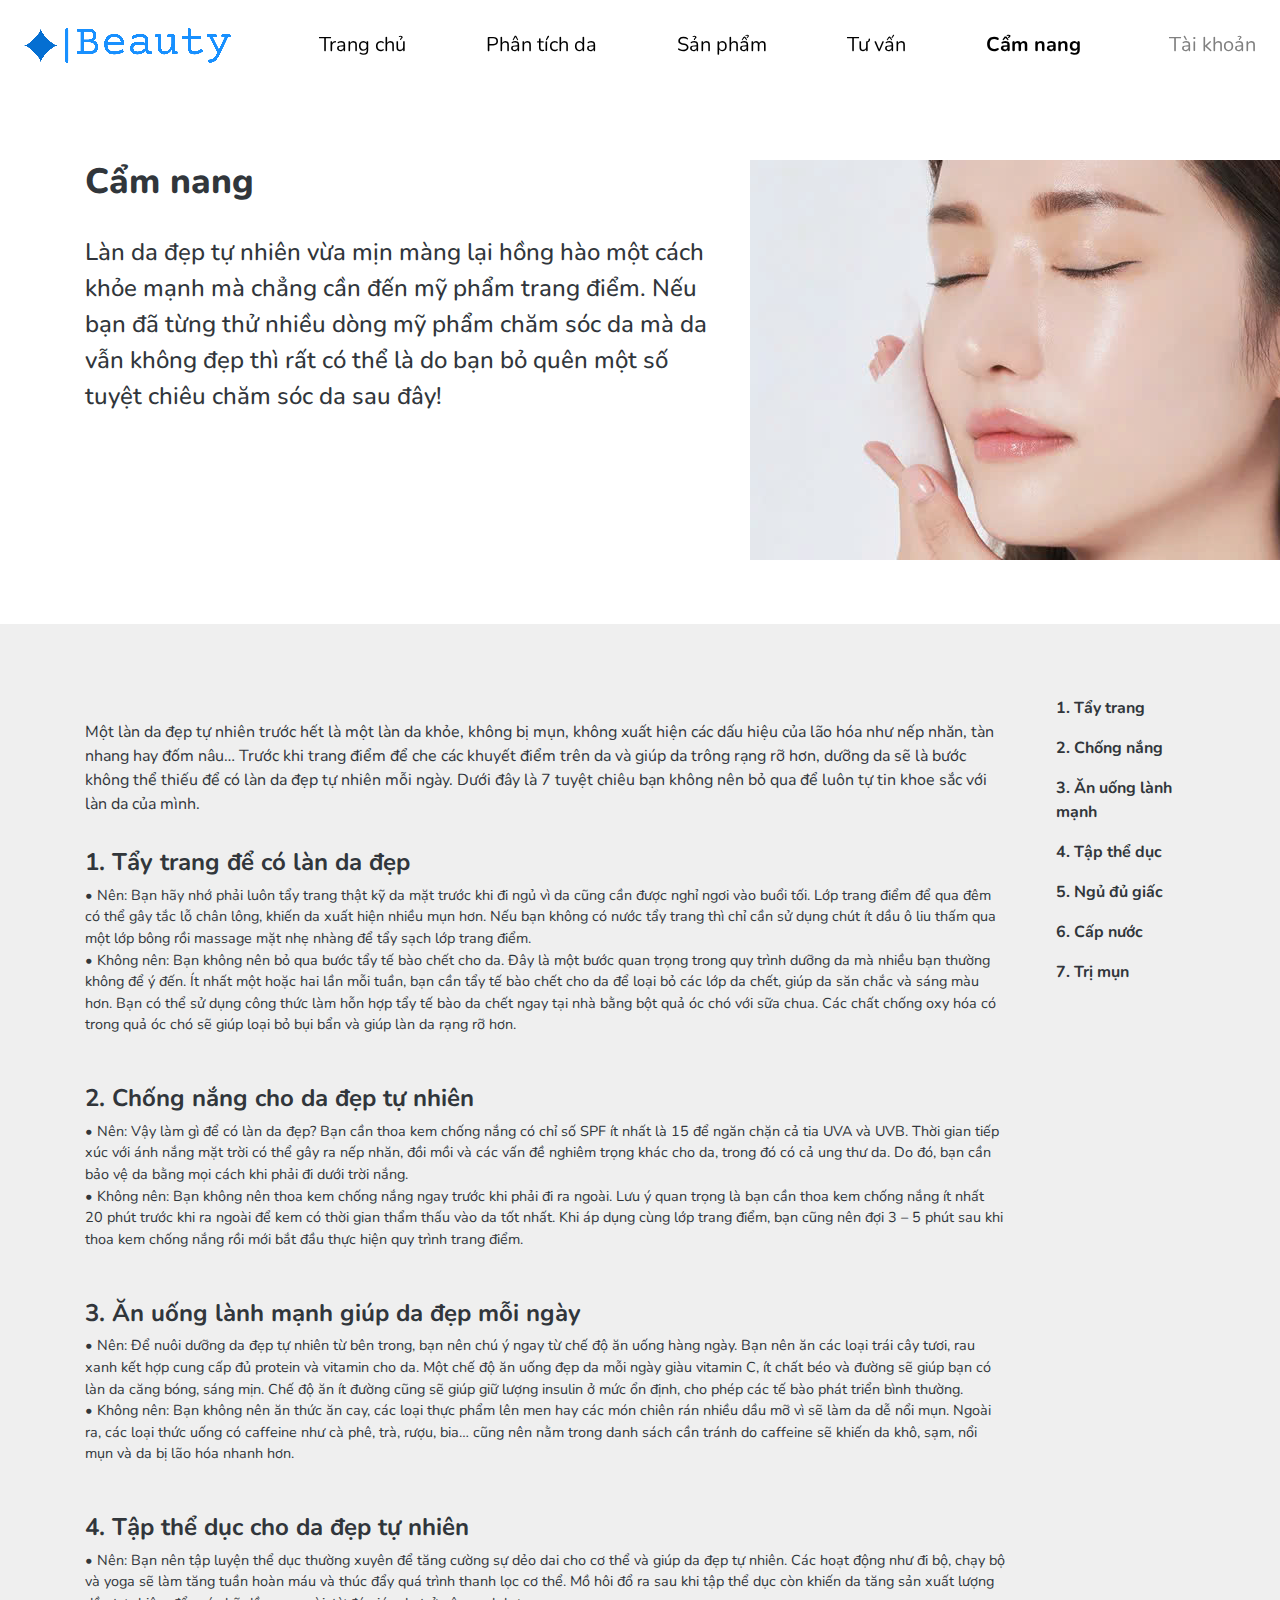
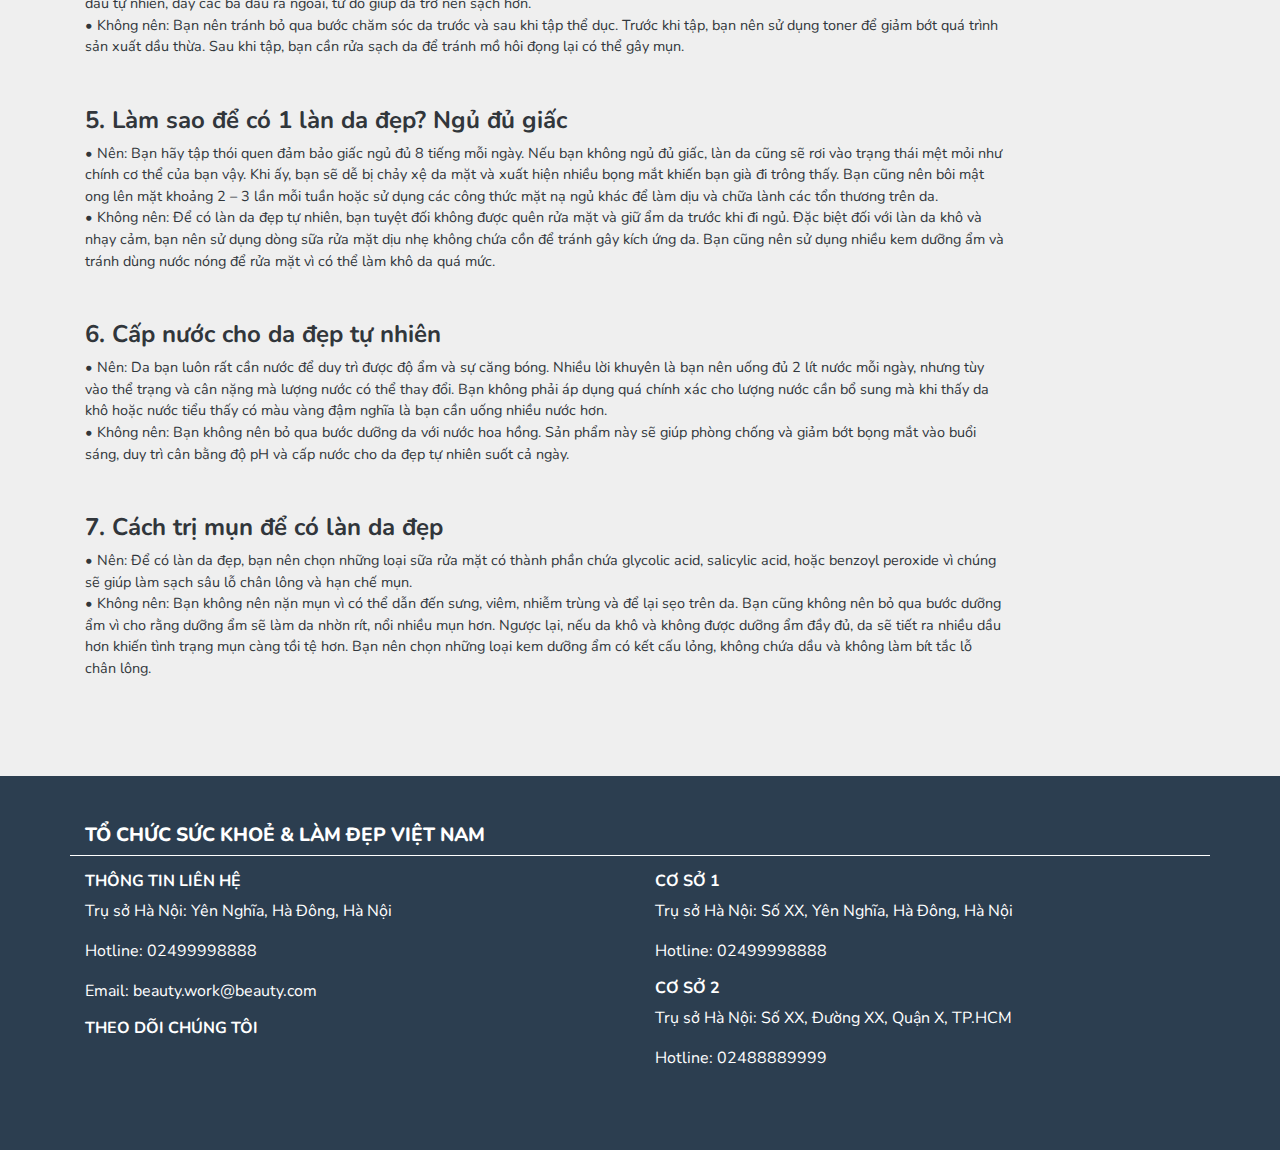
==== commit 32263ee2: "almost done" ====
--- a/cam-nang/index.html
+++ b/cam-nang/index.html
@@ -49,7 +49,7 @@
                         <li>Trang chủ</li>
                     </a>
                     <a href="/cham-soc-da/">
-                        <li>Chăm sóc da</li>
+                        <li>Phân tích da</li>
                     </a>
                     <a href="/san-pham/">
                         <li>Sản phẩm</li>
